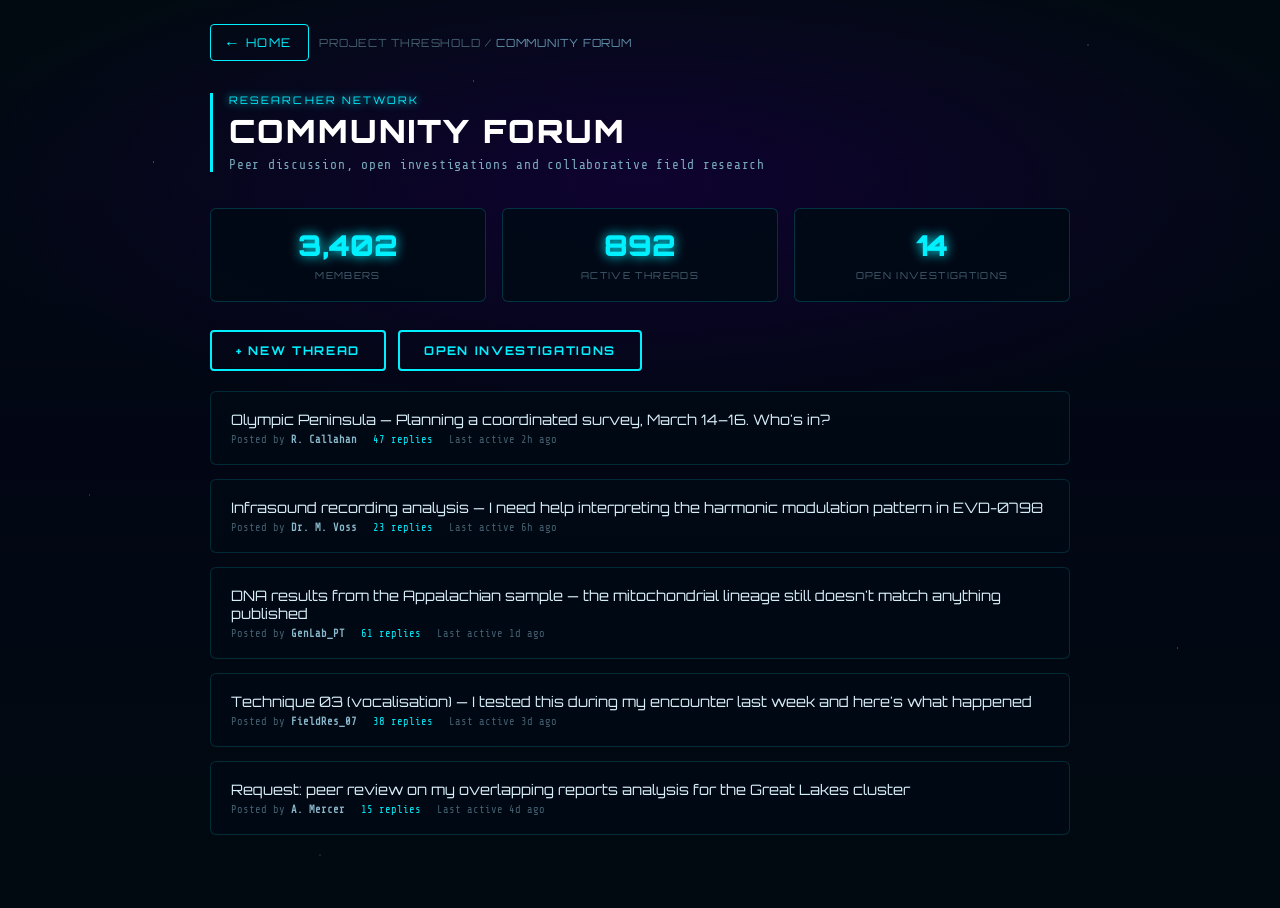
==== public/pages/community.html @ 3a7a119f "Recalibrate hotspots to real artwork and add 11 section pages - index.html: hotspot positions recali" ====
<!DOCTYPE html>
<html lang="en">
<head>
  <meta charset="UTF-8" />
  <meta name="viewport" content="width=device-width, initial-scale=1.0" />
  <title>Community Forum — Project Threshold</title>
  <link rel="preconnect" href="https://fonts.googleapis.com" />
  <link rel="preconnect" href="https://fonts.gstatic.com" crossorigin />
  <link href="https://fonts.googleapis.com/css2?family=Orbitron:wght@400;700;900&family=Share+Tech+Mono&display=swap" rel="stylesheet" />
  <link rel="stylesheet" href="../css/section.css" />
  <style>:root{--accent:#00f0ff;}</style>
</head>
<body>
<div class="page-wrap">
  <nav class="back-nav">
    <a href="../index.html" class="back-btn"><span class="back-btn__arrow">←</span> Home</a>
    <span class="breadcrumb">Project Threshold / <span>Community Forum</span></span>
  </nav>
  <header class="section-header">
    <p class="section-header__eyebrow">Researcher Network</p>
    <h1>Community Forum</h1>
    <p class="section-header__sub">Peer discussion, open investigations and collaborative field research</p>
  </header>

  <div class="stat-row">
    <div class="stat"><span class="stat__value">3,402</span><span class="stat__label">Members</span></div>
    <div class="stat"><span class="stat__value">892</span><span class="stat__label">Active threads</span></div>
    <div class="stat"><span class="stat__value">14</span><span class="stat__label">Open investigations</span></div>
  </div>
  <div style="margin-bottom:20px;display:flex;gap:12px;flex-wrap:wrap;">
    <a href="#" class="btn-primary">+ New Thread</a>
    <a href="#" class="btn-primary">Open Investigations</a>
  </div>
  <div class="forum-thread">
    <div class="forum-thread__title">Olympic Peninsula — Planning a coordinated survey, March 14–16. Who's in?</div>
    <div class="forum-thread__meta">
      <span>Posted by <strong style="color:#8ab8cc;">R. Callahan</strong></span>
      <span class="forum-thread__replies">47 replies</span>
      <span>Last active 2h ago</span>
    </div>
  </div>
  <div class="forum-thread">
    <div class="forum-thread__title">Infrasound recording analysis — I need help interpreting the harmonic modulation pattern in EVD-0798</div>
    <div class="forum-thread__meta">
      <span>Posted by <strong style="color:#8ab8cc;">Dr. M. Voss</strong></span>
      <span class="forum-thread__replies">23 replies</span>
      <span>Last active 6h ago</span>
    </div>
  </div>
  <div class="forum-thread">
    <div class="forum-thread__title">DNA results from the Appalachian sample — the mitochondrial lineage still doesn't match anything published</div>
    <div class="forum-thread__meta">
      <span>Posted by <strong style="color:#8ab8cc;">GenLab_PT</strong></span>
      <span class="forum-thread__replies">61 replies</span>
      <span>Last active 1d ago</span>
    </div>
  </div>
  <div class="forum-thread">
    <div class="forum-thread__title">Technique 03 (vocalisation) — I tested this during my encounter last week and here's what happened</div>
    <div class="forum-thread__meta">
      <span>Posted by <strong style="color:#8ab8cc;">FieldRes_07</strong></span>
      <span class="forum-thread__replies">38 replies</span>
      <span>Last active 3d ago</span>
    </div>
  </div>
  <div class="forum-thread">
    <div class="forum-thread__title">Request: peer review on my overlapping reports analysis for the Great Lakes cluster</div>
    <div class="forum-thread__meta">
      <span>Posted by <strong style="color:#8ab8cc;">A. Mercer</strong></span>
      <span class="forum-thread__replies">15 replies</span>
      <span>Last active 4d ago</span>
    </div>
  </div>

</div>
<script>
document.querySelectorAll('.toggle').forEach(t=>t.addEventListener('click',()=>t.classList.toggle('on')));
</script>
</body>
</html>
---- public/css/section.css ----
/* ============================================================
   Project Threshold — Section Page Styles
   ============================================================ */
@import url('https://fonts.googleapis.com/css2?family=Orbitron:wght@400;700;900&family=Share+Tech+Mono&display=swap');

*, *::before, *::after { box-sizing: border-box; margin: 0; padding: 0; }

:root {
  --neon-cyan:    #00f0ff;
  --neon-green:   #39ff14;
  --neon-yellow:  #ffe600;
  --neon-magenta: #ff00c8;
  --neon-orange:  #ff6a00;
  --dark-bg:      #010a10;
  --panel-bg:     rgba(0,10,20,0.85);
}

html, body {
  min-height: 100%;
  background: var(--dark-bg);
  font-family: 'Orbitron', 'Share Tech Mono', monospace;
  color: #cce8f0;
}

/* Star-field background */
body::before {
  content: '';
  position: fixed;
  inset: 0;
  background-image:
    radial-gradient(1px 1px at 12% 18%, rgba(255,255,255,.55) 0%, transparent 100%),
    radial-gradient(1px 1px at 37% 9%,  rgba(255,255,255,.45) 0%, transparent 100%),
    radial-gradient(1px 1px at 63% 24%, rgba(255,255,255,.5)  0%, transparent 100%),
    radial-gradient(1px 1px at 85% 5%,  rgba(255,255,255,.4)  0%, transparent 100%),
    radial-gradient(1px 1px at 7%  55%, rgba(255,255,255,.35) 0%, transparent 100%),
    radial-gradient(1px 1px at 92% 72%, rgba(255,255,255,.45) 0%, transparent 100%),
    radial-gradient(1px 1px at 48% 88%, rgba(255,255,255,.5)  0%, transparent 100%),
    radial-gradient(1px 1px at 25% 95%, rgba(255,255,255,.3)  0%, transparent 100%),
    radial-gradient(ellipse 80% 40% at 50% 20%, rgba(20,0,60,.7) 0%, transparent 70%),
    linear-gradient(180deg, #010a10 0%, #020614 50%, #010a10 100%);
  pointer-events: none;
  z-index: 0;
}

/* ── Layout ──────────────────────────────────────────────── */
.page-wrap {
  position: relative;
  z-index: 1;
  max-width: 900px;
  margin: 0 auto;
  padding: 24px 20px 60px;
}

/* ── Back nav ─────────────────────────────────────────────── */
.back-nav {
  display: flex;
  align-items: center;
  gap: 10px;
  margin-bottom: 32px;
}

.back-btn {
  display: inline-flex;
  align-items: center;
  gap: 8px;
  text-decoration: none;
  color: var(--neon-cyan);
  border: 1px solid var(--neon-cyan);
  border-radius: 4px;
  padding: 7px 16px;
  font-size: .75rem;
  letter-spacing: .12em;
  text-transform: uppercase;
  transition: background .2s, box-shadow .2s;
}
.back-btn:hover {
  background: rgba(0,240,255,.1);
  box-shadow: 0 0 14px rgba(0,240,255,.5);
}
.back-btn__arrow { font-size: 1rem; }

.breadcrumb {
  font-size: .7rem;
  color: #456070;
  letter-spacing: .08em;
  text-transform: uppercase;
}
.breadcrumb span { color: #6090a8; }

/* ── Section header ───────────────────────────────────────── */
.section-header {
  border-left: 3px solid var(--accent, var(--neon-cyan));
  padding-left: 16px;
  margin-bottom: 36px;
}
.section-header__eyebrow {
  font-size: .65rem;
  letter-spacing: .2em;
  text-transform: uppercase;
  color: var(--accent, var(--neon-cyan));
  text-shadow: 0 0 8px currentColor;
  margin-bottom: 6px;
}
.section-header h1 {
  font-size: clamp(1.2rem, 4vw, 2rem);
  font-weight: 900;
  color: #fff;
  letter-spacing: .06em;
  text-transform: uppercase;
  line-height: 1.15;
}
.section-header__sub {
  margin-top: 8px;
  font-size: .8rem;
  color: #7aacbf;
  font-family: 'Share Tech Mono', monospace;
  letter-spacing: .06em;
}

/* ── Content cards ────────────────────────────────────────── */
.card-grid {
  display: grid;
  grid-template-columns: repeat(auto-fill, minmax(260px, 1fr));
  gap: 20px;
  margin-bottom: 32px;
}

.card {
  background: var(--panel-bg);
  border: 1px solid rgba(0,240,255,.2);
  border-radius: 6px;
  padding: 22px 20px;
  transition: border-color .2s, box-shadow .2s;
}
.card:hover {
  border-color: var(--accent, var(--neon-cyan));
  box-shadow: 0 0 18px rgba(0,240,255,.15);
}
.card__label {
  font-size: .6rem;
  letter-spacing: .18em;
  text-transform: uppercase;
  color: var(--accent, var(--neon-cyan));
  margin-bottom: 8px;
}
.card h2 {
  font-size: .95rem;
  font-weight: 700;
  color: #d8eef8;
  margin-bottom: 10px;
  letter-spacing: .05em;
}
.card p {
  font-size: .8rem;
  line-height: 1.65;
  color: #7aacbf;
  font-family: 'Share Tech Mono', monospace;
}
.card__tag {
  display: inline-block;
  margin-top: 12px;
  font-size: .6rem;
  letter-spacing: .12em;
  text-transform: uppercase;
  padding: 3px 8px;
  border-radius: 3px;
  border: 1px solid rgba(0,240,255,.3);
  color: var(--accent, var(--neon-cyan));
}

/* ── Prose block ──────────────────────────────────────────── */
.prose {
  background: var(--panel-bg);
  border: 1px solid rgba(0,240,255,.15);
  border-radius: 6px;
  padding: 28px 28px;
  margin-bottom: 28px;
}
.prose p {
  font-size: .85rem;
  line-height: 1.75;
  color: #8ab8cc;
  font-family: 'Share Tech Mono', monospace;
  margin-bottom: 14px;
}
.prose p:last-child { margin-bottom: 0; }
.prose h3 {
  font-size: .8rem;
  color: var(--accent, var(--neon-cyan));
  letter-spacing: .12em;
  text-transform: uppercase;
  margin-bottom: 10px;
  margin-top: 20px;
}
.prose h3:first-child { margin-top: 0; }

/* ── Stat row ─────────────────────────────────────────────── */
.stat-row {
  display: flex;
  flex-wrap: wrap;
  gap: 16px;
  margin-bottom: 28px;
}
.stat {
  flex: 1 1 140px;
  background: var(--panel-bg);
  border: 1px solid rgba(0,240,255,.18);
  border-radius: 6px;
  padding: 18px 16px;
  text-align: center;
}
.stat__value {
  font-size: 1.8rem;
  font-weight: 900;
  color: var(--accent, var(--neon-cyan));
  text-shadow: 0 0 12px currentColor;
  display: block;
}
.stat__label {
  font-size: .6rem;
  letter-spacing: .14em;
  text-transform: uppercase;
  color: #456070;
  margin-top: 4px;
}

/* ── Form elements (login/report) ─────────────────────────── */
.form-panel {
  background: var(--panel-bg);
  border: 1px solid rgba(0,240,255,.2);
  border-radius: 6px;
  padding: 32px 28px;
  max-width: 480px;
  margin: 0 auto 28px;
}
.form-group { margin-bottom: 20px; }
.form-group label {
  display: block;
  font-size: .65rem;
  letter-spacing: .14em;
  text-transform: uppercase;
  color: var(--accent, var(--neon-cyan));
  margin-bottom: 6px;
}
.form-group input, .form-group textarea, .form-group select {
  width: 100%;
  background: rgba(0,20,35,.8);
  border: 1px solid rgba(0,240,255,.25);
  border-radius: 4px;
  color: #cce8f0;
  font-family: 'Share Tech Mono', monospace;
  font-size: .85rem;
  padding: 10px 12px;
  outline: none;
  transition: border-color .2s, box-shadow .2s;
}
.form-group input:focus, .form-group textarea:focus, .form-group select:focus {
  border-color: var(--accent, var(--neon-cyan));
  box-shadow: 0 0 10px rgba(0,240,255,.2);
}
.form-group textarea { resize: vertical; min-height: 100px; }
.form-group select option { background: #010a10; }

.btn-primary {
  display: inline-flex;
  align-items: center;
  gap: 8px;
  background: transparent;
  border: 2px solid var(--accent, var(--neon-cyan));
  color: var(--accent, var(--neon-cyan));
  font-family: 'Orbitron', monospace;
  font-size: .75rem;
  font-weight: 700;
  letter-spacing: .14em;
  text-transform: uppercase;
  padding: 11px 24px;
  border-radius: 4px;
  cursor: pointer;
  transition: background .2s, box-shadow .2s;
  text-decoration: none;
}
.btn-primary:hover {
  background: rgba(0,240,255,.12);
  box-shadow: 0 0 20px rgba(0,240,255,.4);
}
.btn-full { width: 100%; justify-content: center; }

/* ── Report list ──────────────────────────────────────────── */
.report-list { list-style: none; }
.report-item {
  background: var(--panel-bg);
  border: 1px solid rgba(0,240,255,.15);
  border-radius: 6px;
  padding: 18px 20px;
  margin-bottom: 14px;
  display: flex;
  gap: 16px;
  align-items: flex-start;
  transition: border-color .2s;
  cursor: pointer;
}
.report-item:hover { border-color: var(--accent, var(--neon-cyan)); }
.report-item__id {
  font-size: .65rem;
  color: var(--accent, var(--neon-cyan));
  letter-spacing: .12em;
  white-space: nowrap;
  min-width: 64px;
  padding-top: 2px;
}
.report-item__body h3 {
  font-size: .85rem;
  color: #d8eef8;
  margin-bottom: 4px;
  letter-spacing: .04em;
}
.report-item__body p {
  font-size: .75rem;
  color: #5a8898;
  font-family: 'Share Tech Mono', monospace;
  line-height: 1.5;
}
.report-item__meta {
  margin-top: 6px;
  display: flex;
  gap: 10px;
  flex-wrap: wrap;
}
.tag {
  font-size: .58rem;
  letter-spacing: .1em;
  text-transform: uppercase;
  padding: 2px 7px;
  border-radius: 3px;
  border: 1px solid rgba(0,240,255,.25);
  color: var(--accent, var(--neon-cyan));
}

/* ── Settings list ────────────────────────────────────────── */
.settings-group {
  background: var(--panel-bg);
  border: 1px solid rgba(0,240,255,.15);
  border-radius: 6px;
  margin-bottom: 20px;
  overflow: hidden;
}
.settings-group__title {
  padding: 14px 20px;
  font-size: .65rem;
  letter-spacing: .16em;
  text-transform: uppercase;
  color: var(--accent, var(--neon-cyan));
  border-bottom: 1px solid rgba(0,240,255,.1);
  background: rgba(0,240,255,.04);
}
.settings-row {
  display: flex;
  align-items: center;
  justify-content: space-between;
  padding: 14px 20px;
  border-bottom: 1px solid rgba(0,240,255,.07);
  gap: 16px;
}
.settings-row:last-child { border-bottom: none; }
.settings-row__label { font-size: .8rem; color: #8ab8cc; }
.settings-row__desc { font-size: .67rem; color: #456070; font-family: 'Share Tech Mono', monospace; margin-top: 2px; }
.toggle {
  width: 40px; height: 22px;
  background: rgba(0,240,255,.12);
  border: 1px solid rgba(0,240,255,.3);
  border-radius: 11px;
  cursor: pointer;
  position: relative;
  flex-shrink: 0;
  transition: background .2s;
}
.toggle.on { background: rgba(0,240,255,.3); }
.toggle::after {
  content: '';
  position: absolute;
  width: 16px; height: 16px;
  border-radius: 50%;
  background: rgba(0,240,255,.7);
  top: 2px; left: 2px;
  transition: left .2s;
}
.toggle.on::after { left: 20px; background: var(--neon-cyan); box-shadow: 0 0 8px var(--neon-cyan); }

/* ── Forum ────────────────────────────────────────────────── */
.forum-thread {
  background: var(--panel-bg);
  border: 1px solid rgba(0,240,255,.15);
  border-radius: 6px;
  padding: 18px 20px;
  margin-bottom: 14px;
  cursor: pointer;
  transition: border-color .2s;
}
.forum-thread:hover { border-color: var(--accent, var(--neon-cyan)); }
.forum-thread__title { font-size: .9rem; color: #d8eef8; margin-bottom: 6px; }
.forum-thread__meta { font-size: .65rem; color: #456070; font-family: 'Share Tech Mono', monospace; display: flex; gap: 16px; flex-wrap: wrap; }
.forum-thread__replies { color: var(--accent, var(--neon-cyan)); }

/* ── Responsive ───────────────────────────────────────────── */
@media(max-width:600px) {
  .page-wrap { padding: 16px 14px 40px; }
  .form-panel { padding: 22px 16px; }
  .prose { padding: 20px 16px; }
}
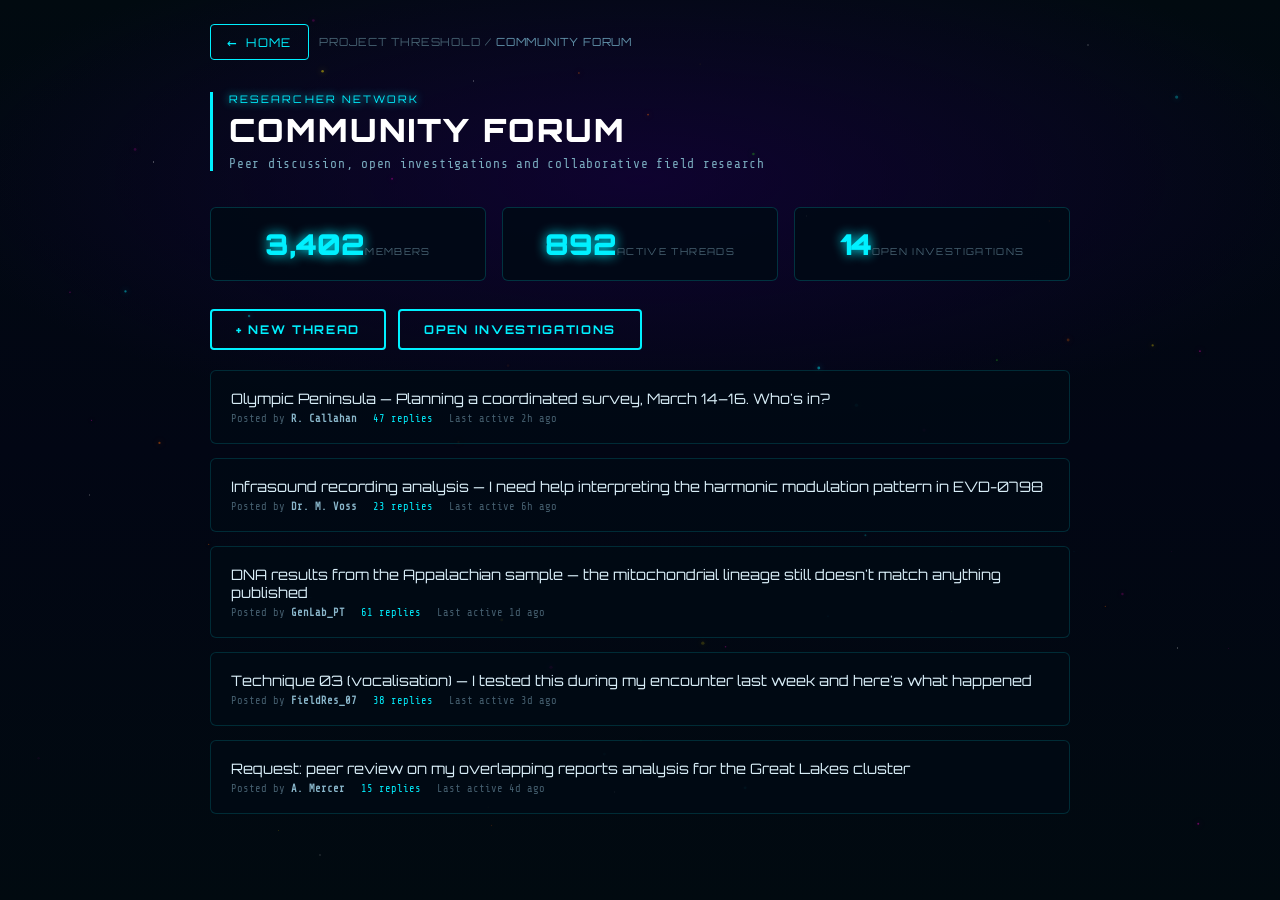
==== commit d4b3b178: "Add visual FX layer: particles, sparkles, animated borders, transitions public/js/fx.js — single FX " ====
--- a/public/pages/community.html
+++ b/public/pages/community.html
@@ -9,6 +9,7 @@
   <link href="https://fonts.googleapis.com/css2?family=Orbitron:wght@400;700;900&family=Share+Tech+Mono&display=swap" rel="stylesheet" />
   <link rel="stylesheet" href="../css/section.css" />
   <style>:root{--accent:#00f0ff;}</style>
+  <link rel="stylesheet" href="../css/fx.css" />
 </head>
 <body>
 <div class="page-wrap">
@@ -76,5 +77,6 @@
 <script>
 document.querySelectorAll('.toggle').forEach(t=>t.addEventListener('click',()=>t.classList.toggle('on')));
 </script>
+  <script src="../js/fx.js"></script>
 </body>
 </html>
--- a/public/css/fx.css
+++ b/public/css/fx.css
@@ -0,0 +1,155 @@
+/* ============================================================
+   Project Threshold — FX & Polish Layer
+   Layered on top of homepage.css / section.css
+   ============================================================ */
+
+/* ── Ambient canvas sits behind everything ────────────────── */
+#ambient-canvas { z-index: 0; }
+
+/* Ensure all real content sits above the canvas */
+.hero, .page-wrap { position: relative; z-index: 1; }
+
+/* ── Hotspot: upgraded base ───────────────────────────────── */
+.hotspot {
+  /* SVG border overlay is a child; keep overflow visible */
+  overflow: visible;
+  transition: border-color .22s, box-shadow .22s, background .22s, transform .18s;
+}
+.hotspot:hover { transform: scale(1.012); }
+.hotspot:active { transform: scale(0.995); }
+
+/* Stronger glow on hover ── existing classes get a boost */
+.hotspot--cyan:hover    { box-shadow: 0 0 22px #00f0ff, 0 0 55px rgba(0,240,255,.25), inset 0 0 14px rgba(0,240,255,.1); }
+.hotspot--green:hover   { box-shadow: 0 0 22px #39ff14, 0 0 55px rgba(57,255,20,.25),  inset 0 0 14px rgba(57,255,20,.1); }
+.hotspot--yellow:hover  { box-shadow: 0 0 22px #ffe600, 0 0 55px rgba(255,230,0,.25),  inset 0 0 14px rgba(255,230,0,.1); }
+.hotspot--magenta:hover { box-shadow: 0 0 22px #ff00c8, 0 0 55px rgba(255,0,200,.25),  inset 0 0 14px rgba(255,0,200,.1); }
+.hotspot--orange:hover  { box-shadow: 0 0 22px #ff6a00, 0 0 55px rgba(255,106,0,.25),  inset 0 0 14px rgba(255,106,0,.1); }
+
+/* ── Pulse: double-ring version ───────────────────────────── */
+.hotspot--pulse::before {
+  content: '';
+  position: absolute;
+  inset: -8px;
+  border-radius: 10px;
+  border: 1px solid currentColor;
+  opacity: 0;
+  animation: pulse-ring 2.4s ease-out infinite 1.2s;
+}
+@keyframes pulse-ring {
+  0%  { transform: scale(1);    opacity: .4; }
+  80% { transform: scale(1.09); opacity: 0; }
+  100%{ opacity: 0; }
+}
+
+/* ── Scan-line sheen on hero ──────────────────────────────── */
+.hero::after {
+  content: '';
+  position: absolute;
+  inset: 0;
+  background: repeating-linear-gradient(
+    0deg,
+    transparent 0px,
+    transparent 3px,
+    rgba(0,0,0,.08) 3px,
+    rgba(0,0,0,.08) 4px
+  );
+  pointer-events: none;
+  z-index: 2;
+}
+/* Hotspot layer must sit above scan lines */
+.hotspot-layer { z-index: 3; }
+
+/* ── Animated corner brackets on hotspot hover ────────────── */
+.hotspot::before {
+  display: none; /* reserved for pulse-ring on pulse hotspots */
+}
+.hotspot--pulse::before { display: block; }
+
+/* ── Section pages: card hover lift ──────────────────────── */
+.card {
+  transition: border-color .2s, box-shadow .2s, transform .2s;
+}
+.card:hover {
+  transform: translateY(-3px);
+  border-color: var(--accent, #00f0ff);
+  box-shadow: 0 8px 32px rgba(0,0,0,.4), 0 0 20px rgba(0,240,255,.12);
+}
+
+/* Report-item hover lift */
+.report-item {
+  transition: border-color .2s, box-shadow .2s, transform .18s;
+}
+.report-item:hover {
+  transform: translateX(4px);
+  box-shadow: 0 0 16px rgba(0,240,255,.1);
+}
+
+/* Forum thread hover */
+.forum-thread {
+  transition: border-color .2s, box-shadow .2s, transform .18s;
+}
+.forum-thread:hover {
+  transform: translateX(4px);
+  box-shadow: 0 0 16px rgba(0,240,255,.1);
+}
+
+/* ── Section header glow pulse ────────────────────────────── */
+.section-header h1 {
+  animation: hdr-glow 4s ease-in-out infinite alternate;
+}
+@keyframes hdr-glow {
+  from { text-shadow: none; }
+  to   { text-shadow: 0 0 18px rgba(0,240,255,.35); }
+}
+
+/* ── Back button micro-animation ──────────────────────────── */
+.back-btn {
+  transition: background .2s, box-shadow .2s, transform .18s;
+}
+.back-btn:hover { transform: translateX(-3px); }
+
+/* ── Stat value counter shimmer ───────────────────────────── */
+.stat__value {
+  display: inline-block;
+  animation: stat-shimmer 3s ease-in-out infinite alternate;
+}
+@keyframes stat-shimmer {
+  from { text-shadow: 0 0 8px currentColor; }
+  to   { text-shadow: 0 0 24px currentColor, 0 0 50px currentColor; }
+}
+
+/* ── Eyebrow text flicker ─────────────────────────────────── */
+.section-header__eyebrow {
+  animation: eyebrow-flicker 6s step-end infinite;
+}
+@keyframes eyebrow-flicker {
+  0%, 92%, 94%, 96%, 100% { opacity: 1; }
+  93%, 95% { opacity: 0.4; }
+}
+
+/* ── Form inputs: glow on focus ───────────────────────────── */
+.form-group input:focus,
+.form-group textarea:focus,
+.form-group select:focus {
+  box-shadow: 0 0 0 1px var(--accent, #00f0ff), 0 0 14px rgba(0,240,255,.25);
+}
+
+/* ── Button press effect ──────────────────────────────────── */
+.btn-primary {
+  transition: background .2s, box-shadow .2s, transform .15s;
+}
+.btn-primary:active { transform: scale(0.97); }
+
+/* ── Settings toggle glow ─────────────────────────────────── */
+.toggle.on {
+  box-shadow: 0 0 10px rgba(0,240,255,.5);
+}
+
+/* ── Scrollbar ────────────────────────────────────────────── */
+::-webkit-scrollbar { width: 6px; }
+::-webkit-scrollbar-track { background: #010a10; }
+::-webkit-scrollbar-thumb { background: rgba(0,240,255,.3); border-radius: 3px; }
+::-webkit-scrollbar-thumb:hover { background: rgba(0,240,255,.55); }
+
+/* ── Page transition veil ─────────────────────────────────── */
+#pt-veil { pointer-events: none; }
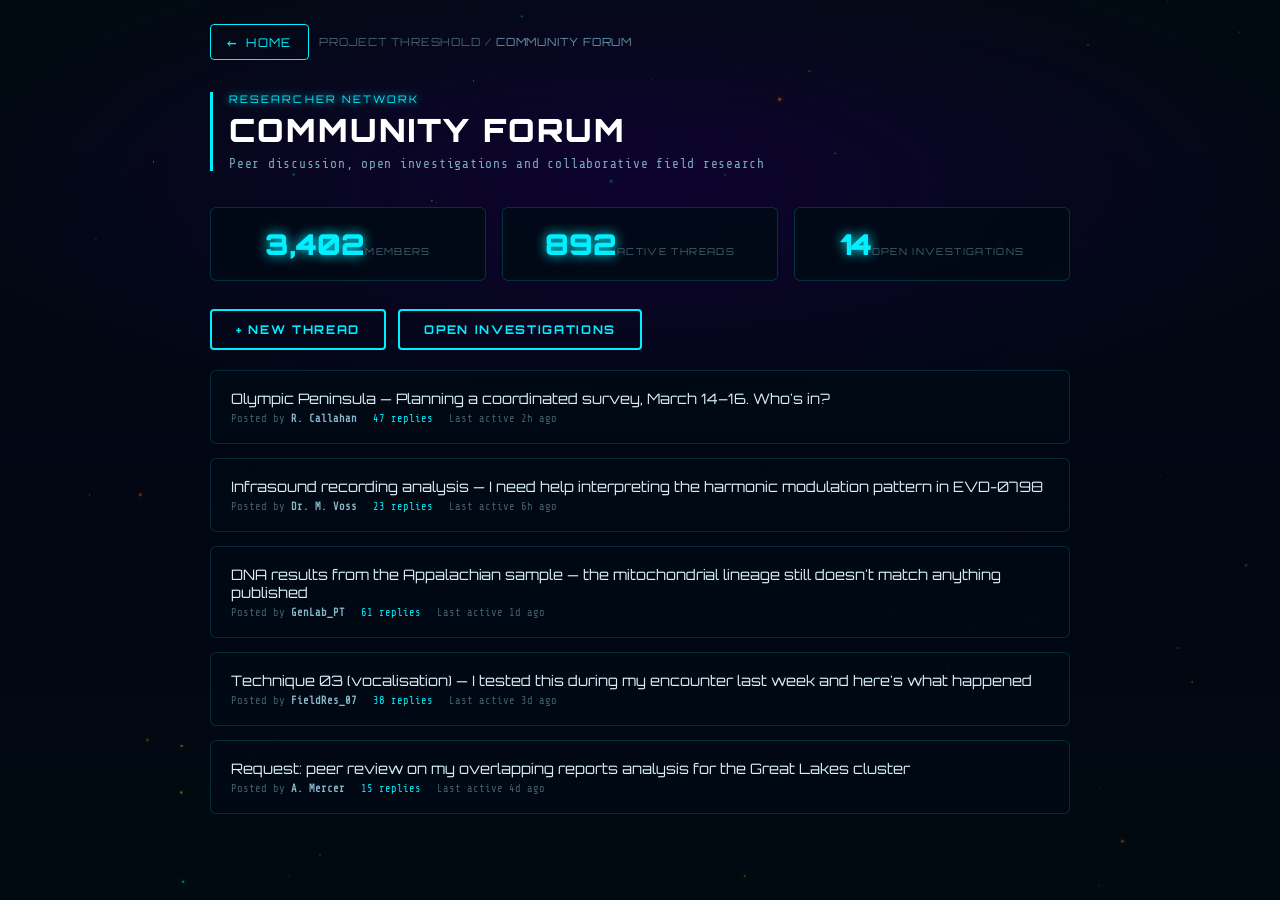
==== commit fb24c54e: "Add synthesized cinematic audio system Full Web Audio API audio engine — zero file dependencies, eve" ====
--- a/public/pages/community.html
+++ b/public/pages/community.html
@@ -78,5 +78,6 @@
 document.querySelectorAll('.toggle').forEach(t=>t.addEventListener('click',()=>t.classList.toggle('on')));
 </script>
   <script src="../js/fx.js"></script>
+  <script src="../js/audio.js"></script>
 </body>
 </html>
--- a/public/css/fx.css
+++ b/public/css/fx.css
@@ -1,155 +1,105 @@
 /* ============================================================
-   Project Threshold — FX & Polish Layer
-   Layered on top of homepage.css / section.css
+   Project Threshold — FX & Polish Layer  (v2, decluttered)
    ============================================================ */
 
-/* ── Ambient canvas sits behind everything ────────────────── */
-#ambient-canvas { z-index: 0; }
+/* ── Ambient canvas ──────────────────────────────────────── */
+#ambient-canvas {
+  position: fixed; inset: 0;
+  width: 100%; height: 100%;
+  pointer-events: none;
+  z-index: 0;
+}
 
-/* Ensure all real content sits above the canvas */
+/* All real content above canvas */
 .hero, .page-wrap { position: relative; z-index: 1; }
 
-/* ── Hotspot: upgraded base ───────────────────────────────── */
-.hotspot {
-  /* SVG border overlay is a child; keep overflow visible */
-  overflow: visible;
-  transition: border-color .22s, box-shadow .22s, background .22s, transform .18s;
+/* ── HOMEPAGE: hotspot layer above scan-line overlay ─────── */
+.hotspot-layer { z-index: 3; }
+
+/* ── Hotspot: remove fx.css overrides that fought homepage.css */
+/* (homepage.css v3 already defines scale + glow — no duplication here) */
+
+/* ── Section pages ───────────────────────────────────────── */
+
+/* Card lift */
+.card {
+  transition: border-color .22s, box-shadow .22s, transform .22s;
 }
-.hotspot:hover { transform: scale(1.012); }
-.hotspot:active { transform: scale(0.995); }
-
-/* Stronger glow on hover ── existing classes get a boost */
-.hotspot--cyan:hover    { box-shadow: 0 0 22px #00f0ff, 0 0 55px rgba(0,240,255,.25), inset 0 0 14px rgba(0,240,255,.1); }
-.hotspot--green:hover   { box-shadow: 0 0 22px #39ff14, 0 0 55px rgba(57,255,20,.25),  inset 0 0 14px rgba(57,255,20,.1); }
-.hotspot--yellow:hover  { box-shadow: 0 0 22px #ffe600, 0 0 55px rgba(255,230,0,.25),  inset 0 0 14px rgba(255,230,0,.1); }
-.hotspot--magenta:hover { box-shadow: 0 0 22px #ff00c8, 0 0 55px rgba(255,0,200,.25),  inset 0 0 14px rgba(255,0,200,.1); }
-.hotspot--orange:hover  { box-shadow: 0 0 22px #ff6a00, 0 0 55px rgba(255,106,0,.25),  inset 0 0 14px rgba(255,106,0,.1); }
-
-/* ── Pulse: double-ring version ───────────────────────────── */
-.hotspot--pulse::before {
-  content: '';
-  position: absolute;
-  inset: -8px;
-  border-radius: 10px;
-  border: 1px solid currentColor;
-  opacity: 0;
-  animation: pulse-ring 2.4s ease-out infinite 1.2s;
-}
-@keyframes pulse-ring {
-  0%  { transform: scale(1);    opacity: .4; }
-  80% { transform: scale(1.09); opacity: 0; }
-  100%{ opacity: 0; }
+.card:hover {
+  transform: translateY(-4px);
+  border-color: var(--accent, var(--neon-cyan));
+  box-shadow: 0 10px 36px rgba(0,0,0,.45), 0 0 22px rgba(0,240,255,.13);
 }
 
-/* ── Scan-line sheen on hero ──────────────────────────────── */
-.hero::after {
-  content: '';
-  position: absolute;
-  inset: 0;
-  background: repeating-linear-gradient(
-    0deg,
-    transparent 0px,
-    transparent 3px,
-    rgba(0,0,0,.08) 3px,
-    rgba(0,0,0,.08) 4px
-  );
-  pointer-events: none;
-  z-index: 2;
+/* Report / forum item slide */
+.report-item, .forum-thread {
+  transition: border-color .2s, transform .2s;
 }
-/* Hotspot layer must sit above scan lines */
-.hotspot-layer { z-index: 3; }
+.report-item:hover { transform: translateX(5px); border-color: var(--accent, var(--neon-cyan)); }
+.forum-thread:hover { transform: translateX(5px); border-color: var(--accent, var(--neon-cyan)); }
 
-/* ── Animated corner brackets on hotspot hover ────────────── */
-.hotspot::before {
-  display: none; /* reserved for pulse-ring on pulse hotspots */
+/* Section header glow breathe */
+.section-header h1 {
+  animation: hdr-breathe 5s ease-in-out infinite alternate;
 }
-.hotspot--pulse::before { display: block; }
-
-/* ── Section pages: card hover lift ──────────────────────── */
-.card {
-  transition: border-color .2s, box-shadow .2s, transform .2s;
-}
-.card:hover {
-  transform: translateY(-3px);
-  border-color: var(--accent, #00f0ff);
-  box-shadow: 0 8px 32px rgba(0,0,0,.4), 0 0 20px rgba(0,240,255,.12);
+@keyframes hdr-breathe {
+  from { text-shadow: none; }
+  to   { text-shadow: 0 0 22px rgba(0,240,255,.3); }
 }
 
-/* Report-item hover lift */
-.report-item {
-  transition: border-color .2s, box-shadow .2s, transform .18s;
-}
-.report-item:hover {
-  transform: translateX(4px);
-  box-shadow: 0 0 16px rgba(0,240,255,.1);
-}
+/* Back button slide */
+.back-btn { transition: background .2s, box-shadow .2s, transform .18s; }
+.back-btn:hover { transform: translateX(-4px); }
 
-/* Forum thread hover */
-.forum-thread {
-  transition: border-color .2s, box-shadow .2s, transform .18s;
-}
-.forum-thread:hover {
-  transform: translateX(4px);
-  box-shadow: 0 0 16px rgba(0,240,255,.1);
-}
-
-/* ── Section header glow pulse ────────────────────────────── */
-.section-header h1 {
-  animation: hdr-glow 4s ease-in-out infinite alternate;
-}
-@keyframes hdr-glow {
-  from { text-shadow: none; }
-  to   { text-shadow: 0 0 18px rgba(0,240,255,.35); }
-}
-
-/* ── Back button micro-animation ──────────────────────────── */
-.back-btn {
-  transition: background .2s, box-shadow .2s, transform .18s;
-}
-.back-btn:hover { transform: translateX(-3px); }
-
-/* ── Stat value counter shimmer ───────────────────────────── */
+/* Stat value shimmer */
 .stat__value {
   display: inline-block;
-  animation: stat-shimmer 3s ease-in-out infinite alternate;
+  animation: stat-shimmer 3.5s ease-in-out infinite alternate;
 }
 @keyframes stat-shimmer {
   from { text-shadow: 0 0 8px currentColor; }
-  to   { text-shadow: 0 0 24px currentColor, 0 0 50px currentColor; }
+  to   { text-shadow: 0 0 28px currentColor, 0 0 56px currentColor; }
 }
 
-/* ── Eyebrow text flicker ─────────────────────────────────── */
+/* Eyebrow random flicker */
 .section-header__eyebrow {
-  animation: eyebrow-flicker 6s step-end infinite;
+  animation: eyebrow-flicker 7s step-end infinite;
 }
 @keyframes eyebrow-flicker {
-  0%, 92%, 94%, 96%, 100% { opacity: 1; }
-  93%, 95% { opacity: 0.4; }
+  0%, 91%, 93%, 95%, 100% { opacity: 1; }
+  92%, 94% { opacity: .35; }
 }
 
-/* ── Form inputs: glow on focus ───────────────────────────── */
+/* Input focus glow */
 .form-group input:focus,
 .form-group textarea:focus,
 .form-group select:focus {
-  box-shadow: 0 0 0 1px var(--accent, #00f0ff), 0 0 14px rgba(0,240,255,.25);
+  box-shadow: 0 0 0 1px var(--accent, var(--neon-cyan)),
+              0 0 14px rgba(0,240,255,.22);
 }
 
-/* ── Button press effect ──────────────────────────────────── */
-.btn-primary {
-  transition: background .2s, box-shadow .2s, transform .15s;
-}
-.btn-primary:active { transform: scale(0.97); }
+/* Button press */
+.btn-primary { transition: background .2s, box-shadow .2s, transform .15s; }
+.btn-primary:hover { box-shadow: 0 0 22px rgba(0,240,255,.4); }
+.btn-primary:active { transform: scale(.97); }
 
-/* ── Settings toggle glow ─────────────────────────────────── */
-.toggle.on {
-  box-shadow: 0 0 10px rgba(0,240,255,.5);
-}
+/* Toggle on-state glow */
+.toggle.on { box-shadow: 0 0 10px rgba(0,240,255,.45); }
 
 /* ── Scrollbar ────────────────────────────────────────────── */
-::-webkit-scrollbar { width: 6px; }
+::-webkit-scrollbar { width: 5px; }
 ::-webkit-scrollbar-track { background: #010a10; }
-::-webkit-scrollbar-thumb { background: rgba(0,240,255,.3); border-radius: 3px; }
-::-webkit-scrollbar-thumb:hover { background: rgba(0,240,255,.55); }
+::-webkit-scrollbar-thumb { background: rgba(0,240,255,.28); border-radius: 3px; }
+::-webkit-scrollbar-thumb:hover { background: rgba(0,240,255,.5); }
 
-/* ── Page transition veil ─────────────────────────────────── */
+/* ── Page-transition veil ─────────────────────────────────── */
 #pt-veil { pointer-events: none; }
+
+/* ── Reduced motion ───────────────────────────────────────── */
+@media (prefers-reduced-motion: reduce) {
+  *, *::before, *::after {
+    animation-duration: .01ms !important;
+    transition-duration: .01ms !important;
+  }
+  #ambient-canvas { display: none; }
+}
